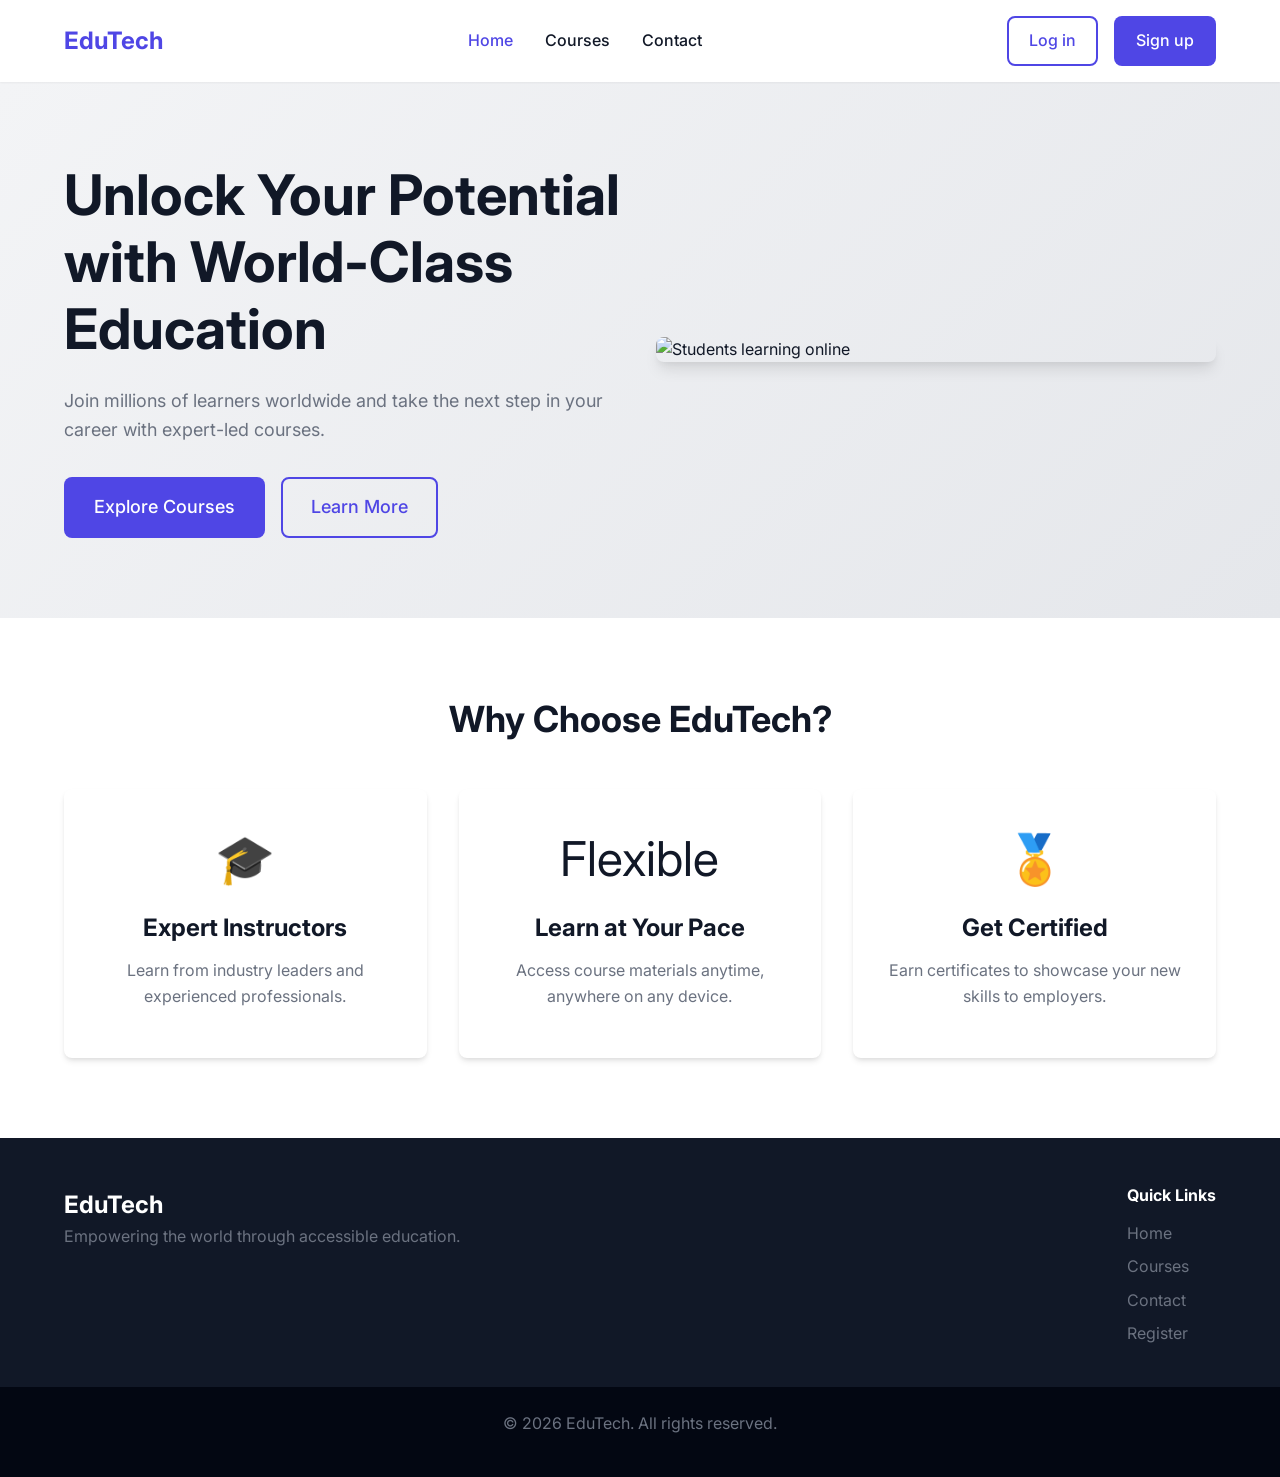
==== index.html @ 2d65b405 "moved files to root" ====
<!DOCTYPE html>
<html lang="en">
<head>
    <meta charset="UTF-8">
    <meta name="viewport" content="width=device-width, initial-scale=1.0">
    <title>EduTech - Empower Your Future</title>
    <meta name="description" content="EduTech provides top-tier online courses to help you achieve your career goals.">
    <link rel="preconnect" href="https://fonts.googleapis.com">
    <link rel="preconnect" href="https://fonts.gstatic.com" crossorigin>
    <link href="https://fonts.googleapis.com/css2?family=Inter:wght@300;400;500;600;700&display=swap" rel="stylesheet">
    <link rel="stylesheet" href="styles.css">
</head>
<body>
    <header class="navbar">
        <div class="container nav-container">
            <a href="index.html" class="logo">EduTech</a>
            <nav>
                <ul class="nav-links">
                    <li><a href="index.html" class="active">Home</a></li>
                    <li><a href="courses.html">Courses</a></li>
                    <li><a href="contact.html">Contact</a></li>
                </ul>
            </nav>
            <div class="nav-actions">
                <a href="register.html" class="btn btn-outline">Log in</a>
                <a href="register.html" class="btn btn-primary">Sign up</a>
            </div>
        </div>
    </header>

    <main>
        <!-- Hero Section with Banner -->
        <section class="hero">
            <div class="container hero-container grid-2-col">
                <div class="hero-content">
                    <h1>Unlock Your Potential with World-Class Education</h1>
                    <p class="subtitle">Join millions of learners worldwide and take the next step in your career with expert-led courses.</p>
                    <div class="hero-actions">
                        <a href="courses.html" class="btn btn-primary btn-large">Explore Courses</a>
                        <a href="#about" class="btn btn-outline btn-large">Learn More</a>
                    </div>
                </div>
                <div class="hero-image">
                    <img src="https://images.unsplash.com/photo-1516321497487-e288fb19713f?auto=format&fit=crop&w=800&q=80" alt="Students learning online" class="rounded-image shadow-large">
                </div>
            </div>
        </section>

        <!-- About/Intro Section -->
        <section id="about" class="section bg-light">
            <div class="container text-center">
                <h2 class="section-title">Why Choose EduTech?</h2>
                <div class="grid-3-col features">
                    <div class="feature-card">
                        <div class="feature-icon">🎓</div>
                        <h3>Expert Instructors</h3>
                        <p>Learn from industry leaders and experienced professionals.</p>
                    </div>
                    <div class="feature-card">
                        <div class="feature-icon">Flexible</div>
                        <h3>Learn at Your Pace</h3>
                        <p>Access course materials anytime, anywhere on any device.</p>
                    </div>
                    <div class="feature-card">
                        <div class="feature-icon">🏅</div>
                        <h3>Get Certified</h3>
                        <p>Earn certificates to showcase your new skills to employers.</p>
                    </div>
                </div>
            </div>
        </section>
    </main>

    <footer class="footer">
        <div class="container footer-container">
            <div class="footer-about">
                <a href="index.html" class="logo">EduTech</a>
                <p>Empowering the world through accessible education.</p>
            </div>
            <div class="footer-links">
                <h4>Quick Links</h4>
                <ul>
                    <li><a href="index.html">Home</a></li>
                    <li><a href="courses.html">Courses</a></li>
                    <li><a href="contact.html">Contact</a></li>
                    <li><a href="register.html">Register</a></li>
                </ul>
            </div>
        </div>
        <div class="footer-bottom">
            <p>&copy; 2026 EduTech. All rights reserved.</p>
        </div>
    </footer>
</body>
</html>
---- styles.css ----
/* CSS Custom Properties for Styling and Theming */
:root {
    --primary-color: #4F46E5;
    --primary-hover: #4338CA;
    --secondary-color: #10B981;
    --dark-color: #111827;
    --light-color: #F9FAFB;
    --gray-color: #6B7280;
    --light-gray: #E5E7EB;
    --danger-color: #EF4444;
    --success-color: #10B981;
    --white: #FFFFFF;

    --font-family: 'Inter', sans-serif;
    
    --shadow-sm: 0 1px 2px 0 rgba(0, 0, 0, 0.05);
    --shadow-md: 0 4px 6px -1px rgba(0, 0, 0, 0.1), 0 2px 4px -1px rgba(0, 0, 0, 0.06);
    --shadow-lg: 0 10px 15px -3px rgba(0, 0, 0, 0.1), 0 4px 6px -2px rgba(0, 0, 0, 0.05);
    
    --transition: all 0.3s ease;
    --border-radius: 0.5rem;
}

/* Base Styles & Resets */
* {
    margin: 0;
    padding: 0;
    box-sizing: border-box;
}

body {
    font-family: var(--font-family);
    line-height: 1.6;
    color: var(--dark-color);
    background-color: var(--light-color);
}

a {
    text-decoration: none;
    color: var(--primary-color);
    transition: var(--transition);
}

a:hover {
    color: var(--primary-hover);
}

ul {
    list-style: none;
}

img {
    max-width: 100%;
    height: auto;
    display: block;
}

/* Typography */
h1, h2, h3, h4, h5, h6 {
    font-weight: 700;
    line-height: 1.2;
    margin-bottom: 1rem;
    color: var(--dark-color);
}

h1 { font-size: 3rem; }
h2 { font-size: 2.25rem; }
h3 { font-size: 1.5rem; }

p {
    margin-bottom: 1rem;
    color: var(--gray-color);
}

.text-center { text-align: center; }
.text-muted { color: var(--gray-color); }
.text-white { color: var(--white); }
.text-small { font-size: 0.875rem; }
.text-success { color: var(--success-color); }
.text-danger { color: var(--danger-color); }
.mb-1 { margin-bottom: 0.5rem; }
.mb-2 { margin-bottom: 1rem; }
.mb-3 { margin-bottom: 1.5rem; }
.mt-2 { margin-top: 1rem; }
.mt-3 { margin-top: 1.5rem; }
.mt-4 { margin-top: 2rem; }
.my-4 { margin: 2rem 0; }
.p-4 { padding: 1.5rem; }

/* Grid System */
.container {
    width: 100%;
    max-width: 1200px;
    margin: 0 auto;
    padding: 0 1.5rem;
}

.grid-2-col {
    display: grid;
    grid-template-columns: repeat(2, 1fr);
    gap: 2rem;
    align-items: center;
}

.grid-3-col {
    display: grid;
    grid-template-columns: repeat(3, 1fr);
    gap: 2rem;
}

.grid-layout-sidebar {
    display: grid;
    grid-template-columns: 2fr 1fr;
    gap: 2rem;
}

.flex-center {
    display: flex;
    justify-content: center;
    align-items: center;
}

.flex-row {
    display: flex;
    align-items: center;
    gap: 1.5rem;
}

.min-h-screen {
    min-height: calc(100vh - 160px);
}

/* Utilities */
.bg-light { background-color: var(--white); }
.bg-light-gray { background-color: var(--light-color); }
.bg-primary { background-color: var(--primary-color); }
.bg-dark { background-color: var(--dark-color); }
.shadow-md { box-shadow: var(--shadow-md); }
.shadow-large { box-shadow: var(--shadow-lg); }
.rounded { border-radius: var(--border-radius); }
.overflow-hidden { overflow: hidden; }
.border-right { border-right: 1px solid var(--light-gray); }

/* Buttons */
.btn {
    display: inline-block;
    padding: 0.625rem 1.25rem;
    font-weight: 500;
    text-align: center;
    border-radius: var(--border-radius);
    cursor: pointer;
    transition: var(--transition);
    border: 2px solid transparent;
}

.btn-primary {
    background-color: var(--primary-color);
    color: var(--white);
}

.btn-primary:hover {
    background-color: var(--primary-hover);
    color: var(--white);
    transform: translateY(-2px);
    box-shadow: var(--shadow-md);
}

.btn-outline {
    background-color: transparent;
    border-color: var(--primary-color);
    color: var(--primary-color);
}

.btn-outline:hover {
    background-color: var(--primary-color);
    color: var(--white);
    transform: translateY(-2px);
}

.btn-large {
    padding: 0.875rem 1.75rem;
    font-size: 1.125rem;
}

.btn-block {
    display: block;
    width: 100%;
}

/* Navigation */
.navbar {
    background-color: var(--white);
    box-shadow: var(--shadow-sm);
    position: sticky;
    top: 0;
    z-index: 100;
    padding: 1rem 0;
}

.nav-container {
    display: flex;
    justify-content: space-between;
    align-items: center;
}

.logo {
    font-size: 1.5rem;
    font-weight: 700;
    color: var(--primary-color);
}

.nav-links {
    display: flex;
    gap: 2rem;
}

.nav-links a {
    color: var(--dark-color);
    font-weight: 500;
}

.nav-links a:hover, .nav-links a.active {
    color: var(--primary-color);
}

.nav-actions {
    display: flex;
    gap: 1rem;
}

/* Hero Section */
.hero {
    padding: 5rem 0;
    background: linear-gradient(135deg, #f3f4f6 0%, #e5e7eb 100%);
}

.hero-content h1 {
    font-size: 3.5rem;
    margin-bottom: 1.5rem;
    color: var(--dark-color);
}

.hero-content .subtitle {
    font-size: 1.125rem;
    margin-bottom: 2rem;
}

.hero-actions {
    display: flex;
    gap: 1rem;
}

.rounded-image {
    border-radius: var(--border-radius);
}

/* Features/About Section */
.section {
    padding: 5rem 0;
}

.section-title {
    margin-bottom: 3rem;
}

.feature-card {
    background-color: var(--white);
    padding: 2rem;
    border-radius: var(--border-radius);
    box-shadow: var(--shadow-md);
    transition: var(--transition);
}

.feature-card:hover {
    transform: translateY(-5px);
    box-shadow: var(--shadow-lg);
}

.feature-icon {
    font-size: 3rem;
    margin-bottom: 1rem;
}

/* Courses Grid */
.page-header {
    padding: 3rem 0;
    text-align: center;
}

.header-dark {
    background-color: var(--dark-color);
    color: var(--white);
    padding: 4rem 1.5rem;
    text-align: left;
}

.header-dark h1, .header-dark p {
    color: var(--white);
    margin: 0;
}

.header-dark h1 {
    margin: 1rem 0;
}

.courses-grid {
    margin-bottom: 4rem;
}

.course-card {
    background-color: var(--white);
    border-radius: var(--border-radius);
    overflow: hidden;
    display: flex;
    flex-direction: column;
    transition: var(--transition);
}

.course-card:hover {
    transform: translateY(-5px);
    box-shadow: var(--shadow-lg);
}

.course-img {
    width: 100%;
    height: 200px;
    object-fit: cover;
}

.course-info {
    padding: 1.5rem;
    flex-grow: 1;
    display: flex;
    flex-direction: column;
}

.badge {
    display: inline-block;
    padding: 0.25rem 0.5rem;
    font-size: 0.75rem;
    font-weight: 600;
    border-radius: 999px;
    background-color: var(--primary-color);
    color: var(--white);
    margin-bottom: 0.5rem;
    align-self: flex-start;
}

.badge-secondary { background-color: var(--secondary-color); }
.badge-light { background-color: rgba(255,255,255,0.2); color: white; }

.course-title {
    font-size: 1.25rem;
    margin-bottom: 0.5rem;
}

.instructor {
    font-size: 0.875rem;
    color: var(--gray-color);
    margin-bottom: 1rem;
}

.course-meta {
    display: flex;
    justify-content: space-between;
    align-items: center;
    margin-top: auto;
    font-size: 0.875rem;
    font-weight: 600;
}

.course-meta-large {
    display: flex;
    gap: 2rem;
    align-items: center;
    margin: 1.5rem 0;
}

.price {
    font-size: 1.25rem;
    color: var(--dark-color);
}

.price-large {
    font-size: 2rem;
    font-weight: 700;
}

/* Course Details Specific */
.course-img-preview {
    width: 100%;
    height: auto;
}

.card {
    background: var(--white);
    border-radius: var(--border-radius);
    overflow: hidden;
}

.card-body {
    padding: 1.5rem;
}

.card-sticky {
    position: sticky;
    top: 6rem;
}

.features-list {
    margin-top: 1rem;
}
.features-list li {
    padding: 0.5rem 0;
    border-bottom: 1px solid var(--light-gray);
    color: var(--gray-color);
}
.features-list li:last-child {
    border-bottom: none;
}

.curriculum-list {
    background: var(--white);
    border-radius: var(--border-radius);
    box-shadow: var(--shadow-sm);
    padding: 1.5rem;
}

.curriculum-list li {
    padding: 0.75rem 0;
    border-bottom: 1px solid var(--light-gray);
}

.curriculum-list li:last-child {
    border-bottom: none;
}

.avatar-large {
    border-radius: 50%;
    object-fit: cover;
}

/* Forms */
.form-group {
    margin-bottom: 1rem;
}

.form-group label {
    display: block;
    margin-bottom: 0.5rem;
    font-weight: 500;
}

.form-control {
    width: 100%;
    padding: 0.75rem;
    border: 1px solid var(--light-gray);
    border-radius: var(--border-radius);
    font-family: inherit;
    font-size: 1rem;
    transition: var(--transition);
}

.form-control:focus {
    outline: none;
    border-color: var(--primary-color);
    box-shadow: 0 0 0 3px rgba(79, 70, 229, 0.2);
}

.error-message {
    color: var(--danger-color);
    font-size: 0.875rem;
    margin-top: 0.25rem;
    display: none;
}

.form-control.error {
    border-color: var(--danger-color);
}
.form-control.error:focus {
    box-shadow: 0 0 0 3px rgba(239, 68, 68, 0.2);
}

/* Contact Info Items */
.info-item {
    display: flex;
    gap: 1rem;
}
.info-item .icon {
    font-size: 1.5rem;
}
.info-item h4 {
    margin-bottom: 0.25rem;
}

/* Footer */
.footer {
    background-color: var(--dark-color);
    color: var(--white);
    padding-top: 3rem;
}

.footer-container {
    display: flex;
    justify-content: space-between;
    align-items: flex-start;
    padding-bottom: 2rem;
}

.footer .logo {
    color: var(--white);
}

.footer-links h4 {
    color: var(--white);
}

.footer-links ul li {
    margin-bottom: 0.5rem;
}

.footer-links ul li a {
    color: var(--gray-color);
}

.footer-links ul li a:hover {
    color: var(--white);
}

.footer-bottom {
    background-color: #030712;
    padding: 1.5rem 0;
    text-align: center;
    color: var(--gray-color);
}

/* Responsive Design */
@media (max-width: 768px) {
    .grid-2-col, .grid-3-col, .grid-layout-sidebar {
        grid-template-columns: 1fr;
    }
    
    .nav-links, .nav-actions {
        display: none; /* In a real app, add a hamburger menu */
    }
    
    h1 {
        font-size: 2.5rem;
    }
    
    .hero {
        text-align: center;
        padding: 3rem 0;
    }
    
    .hero-actions {
        justify-content: center;
    }
    
    .auth-wrapper, .contact-wrapper {
        border-right: none;
    }
    .auth-box {
        border-right: none;
        border-bottom: 1px solid var(--light-gray);
    }
}
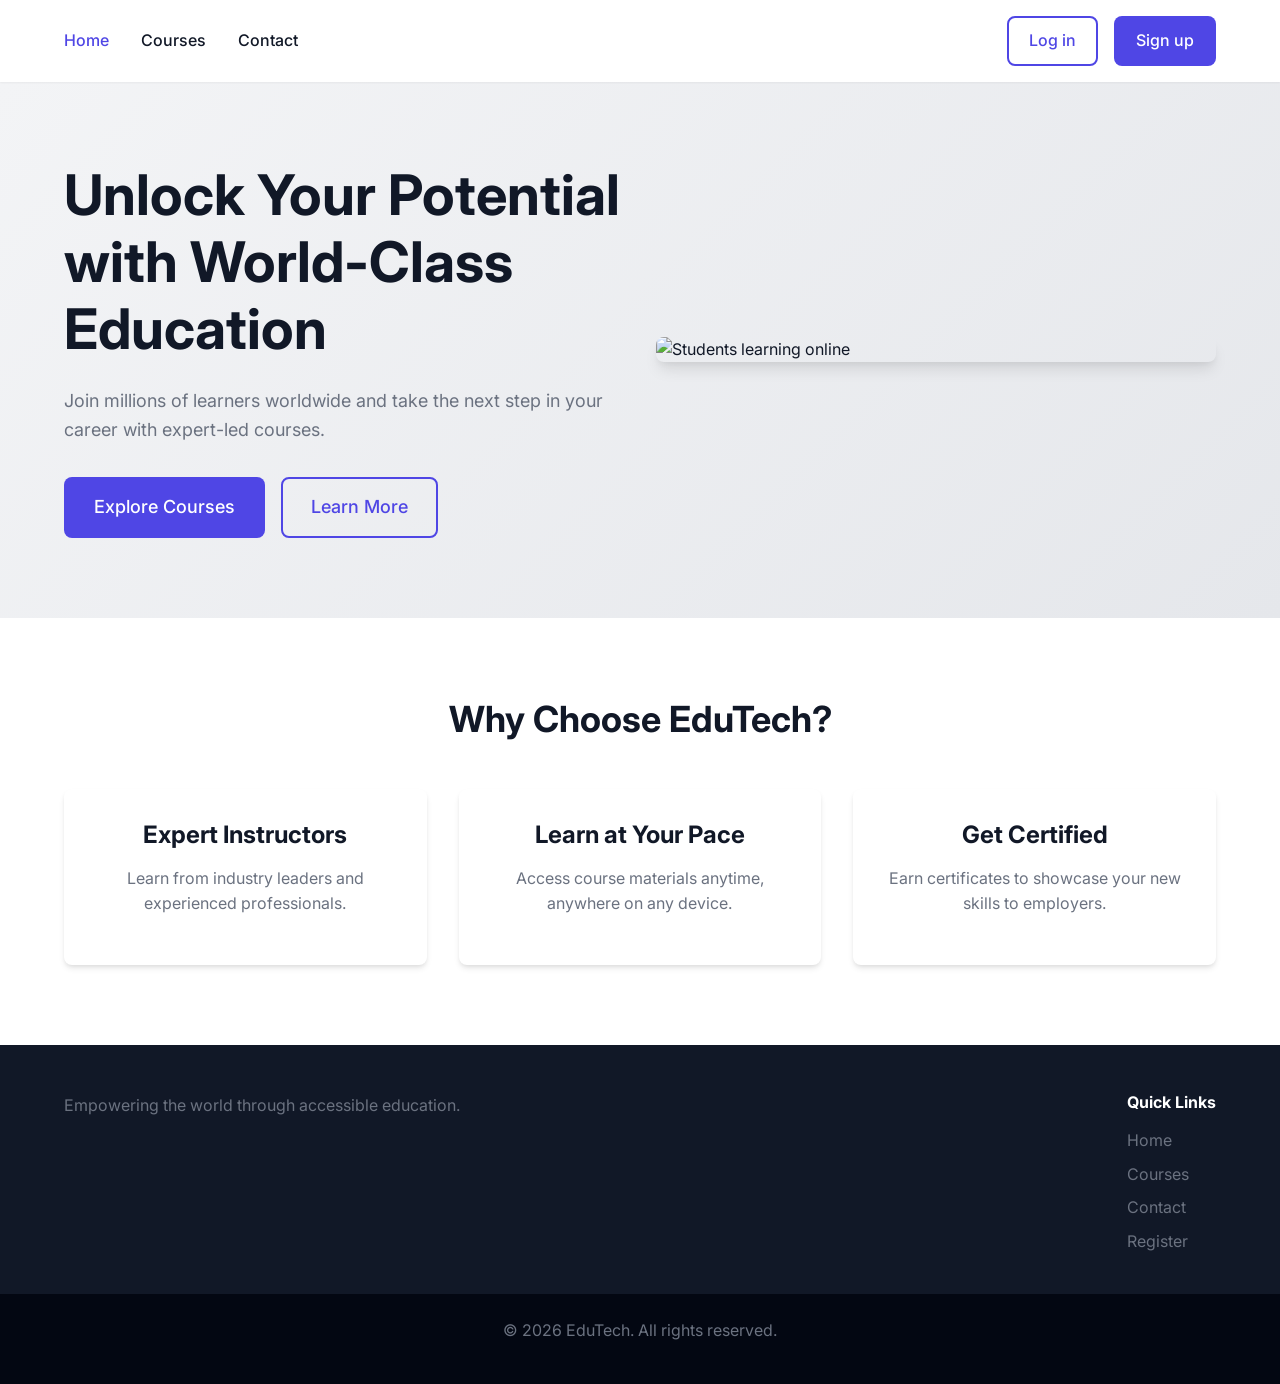
==== commit b688e97a: "Updated website pages" ====
--- a/index.html
+++ b/index.html
@@ -13,7 +13,7 @@
 <body>
     <header class="navbar">
         <div class="container nav-container">
-            <a href="index.html" class="logo">EduTech</a>
+
             <nav>
                 <ul class="nav-links">
                     <li><a href="index.html" class="active">Home</a></li>
@@ -52,17 +52,14 @@
                 <h2 class="section-title">Why Choose EduTech?</h2>
                 <div class="grid-3-col features">
                     <div class="feature-card">
-                        <div class="feature-icon">🎓</div>
                         <h3>Expert Instructors</h3>
                         <p>Learn from industry leaders and experienced professionals.</p>
                     </div>
                     <div class="feature-card">
-                        <div class="feature-icon">Flexible</div>
                         <h3>Learn at Your Pace</h3>
                         <p>Access course materials anytime, anywhere on any device.</p>
                     </div>
                     <div class="feature-card">
-                        <div class="feature-icon">🏅</div>
                         <h3>Get Certified</h3>
                         <p>Earn certificates to showcase your new skills to employers.</p>
                     </div>
@@ -74,7 +71,7 @@
     <footer class="footer">
         <div class="container footer-container">
             <div class="footer-about">
-                <a href="index.html" class="logo">EduTech</a>
+    
                 <p>Empowering the world through accessible education.</p>
             </div>
             <div class="footer-links">
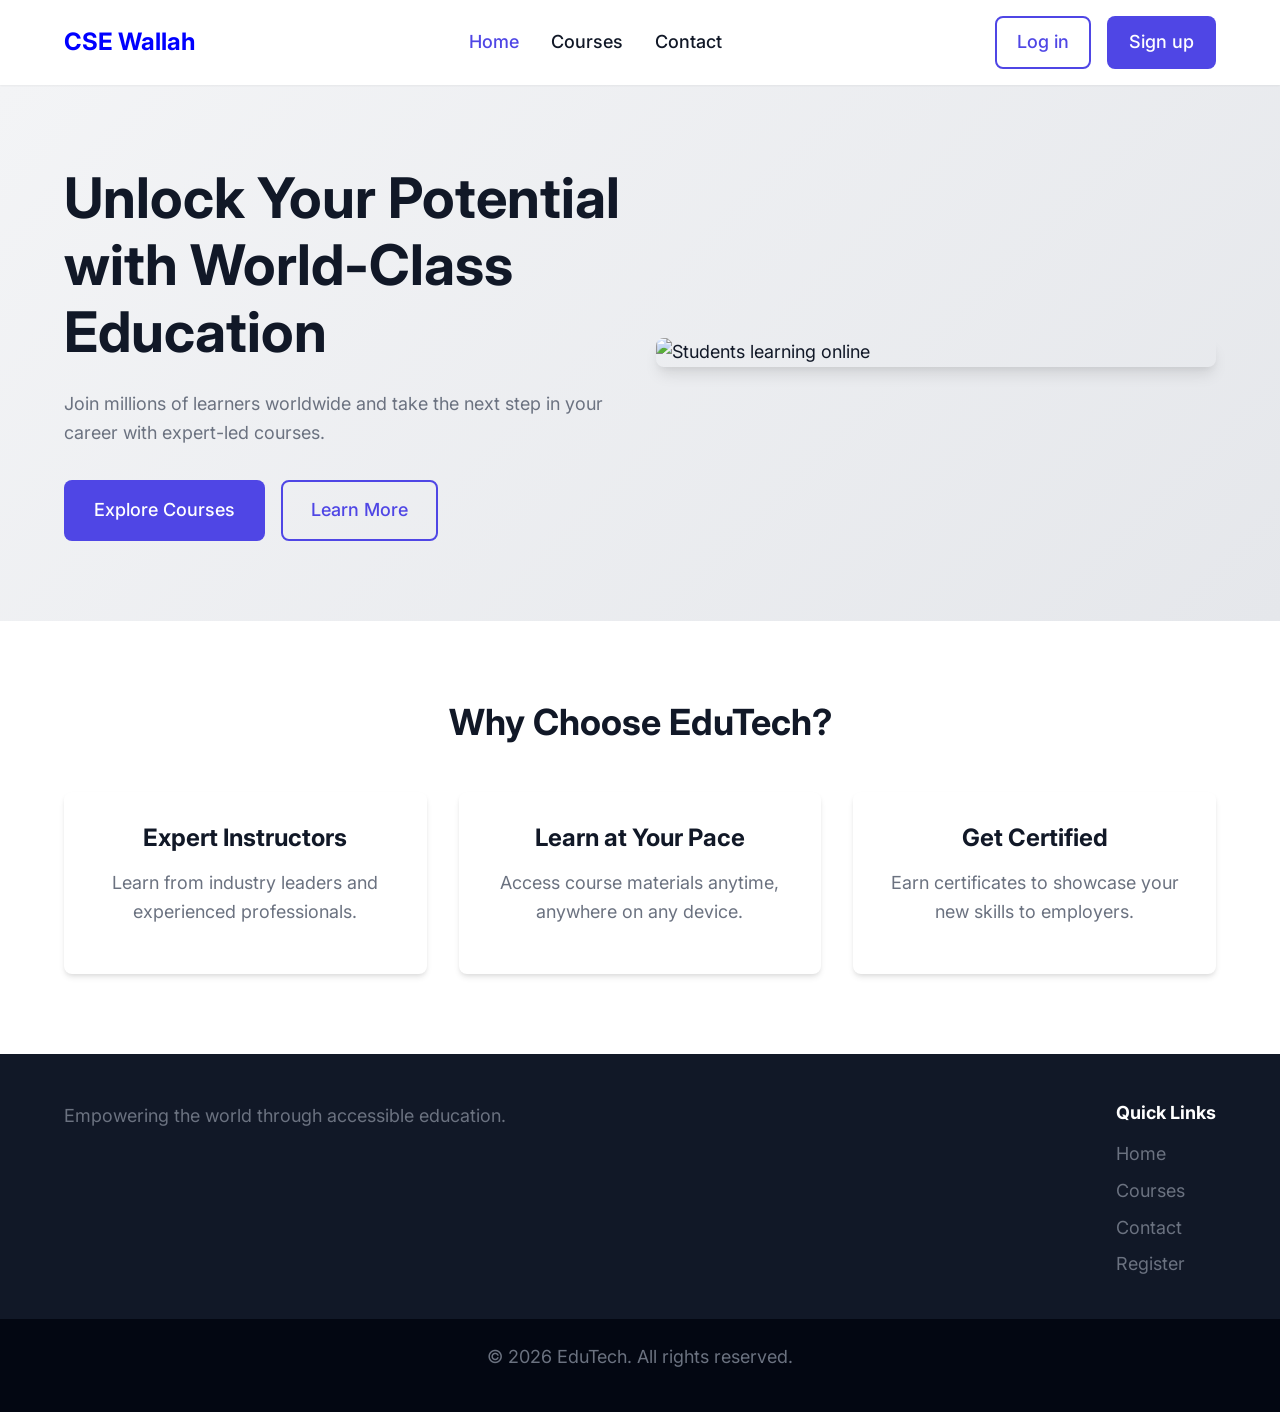
==== commit 07441021: "Updated styles and pages" ====
--- a/index.html
+++ b/index.html
@@ -13,7 +13,7 @@
 <body>
     <header class="navbar">
         <div class="container nav-container">
-
+            <a href="index.html" class="logo" style="color: blue;">CSE Wallah</a>
             <nav>
                 <ul class="nav-links">
                     <li><a href="index.html" class="active">Home</a></li>
--- a/styles.css
+++ b/styles.css
@@ -29,6 +29,7 @@
 }
 
 body {
+    font-size: 18px;
     font-family: var(--font-family);
     line-height: 1.6;
     color: var(--dark-color);
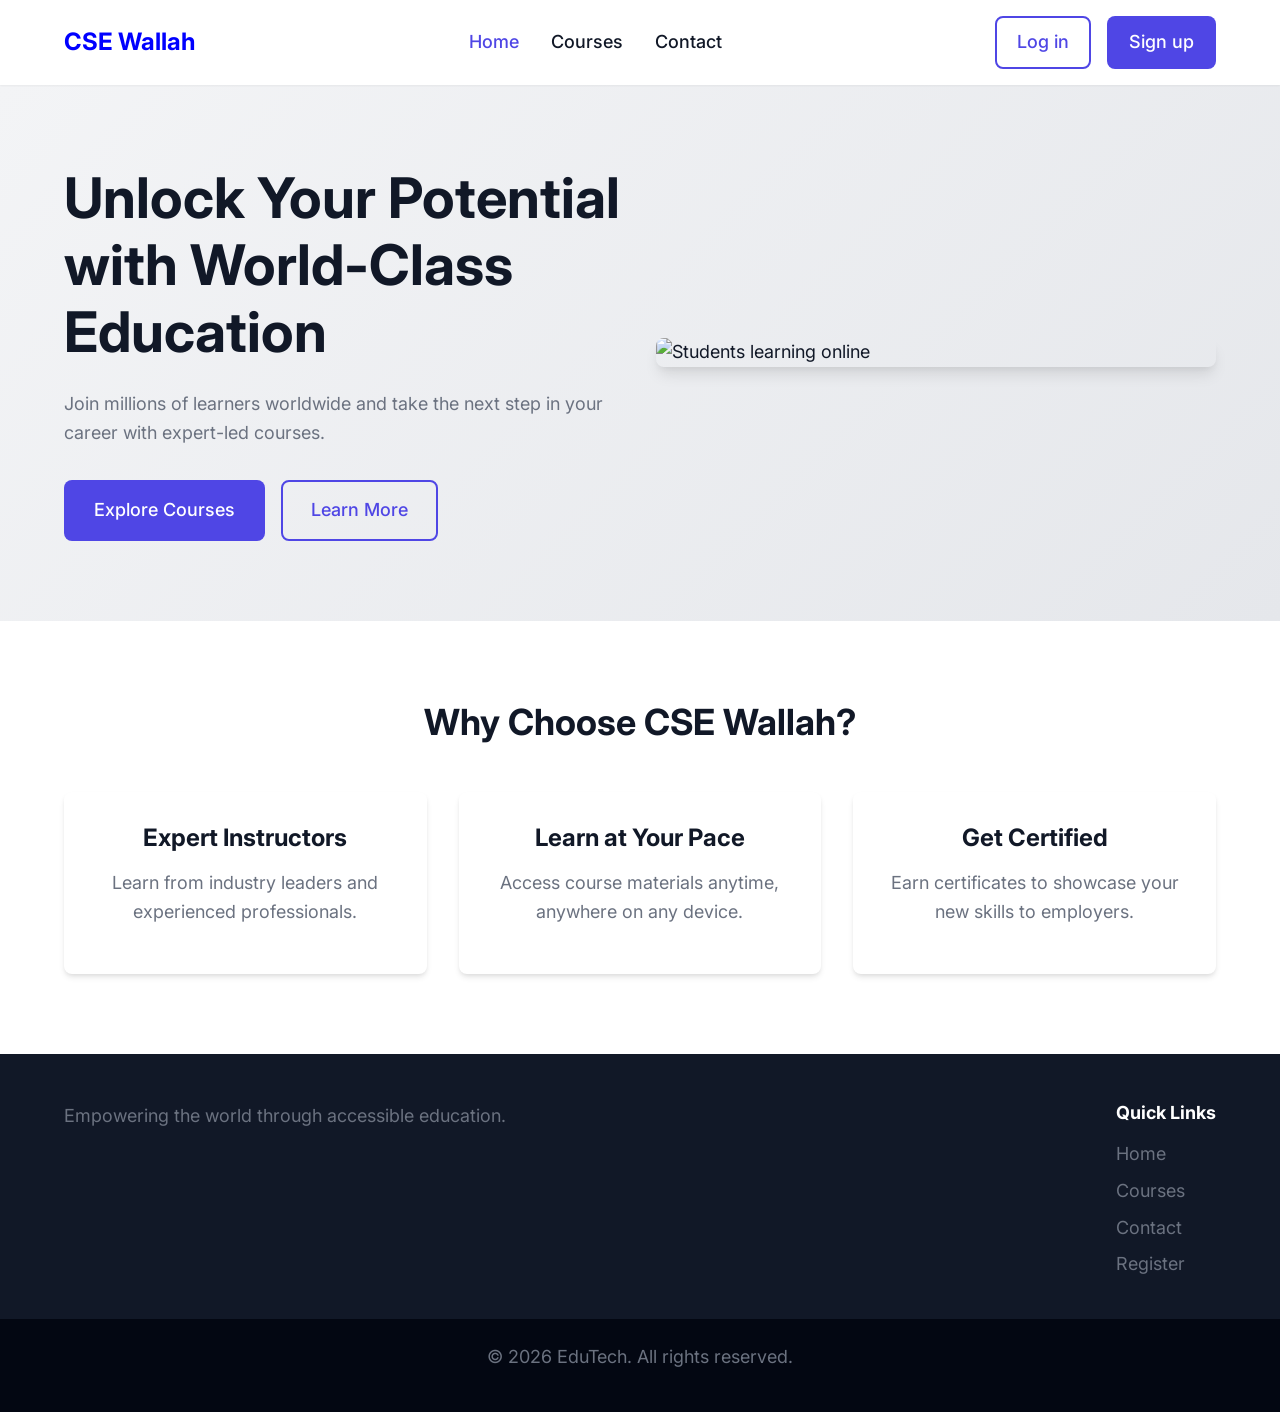
==== commit ae9db3bb: "wp" ====
--- a/index.html
+++ b/index.html
@@ -49,7 +49,7 @@
         <!-- About/Intro Section -->
         <section id="about" class="section bg-light">
             <div class="container text-center">
-                <h2 class="section-title">Why Choose EduTech?</h2>
+                <h2 class="section-title">Why Choose CSE Wallah?</h2>
                 <div class="grid-3-col features">
                     <div class="feature-card">
                         <h3>Expert Instructors</h3>
